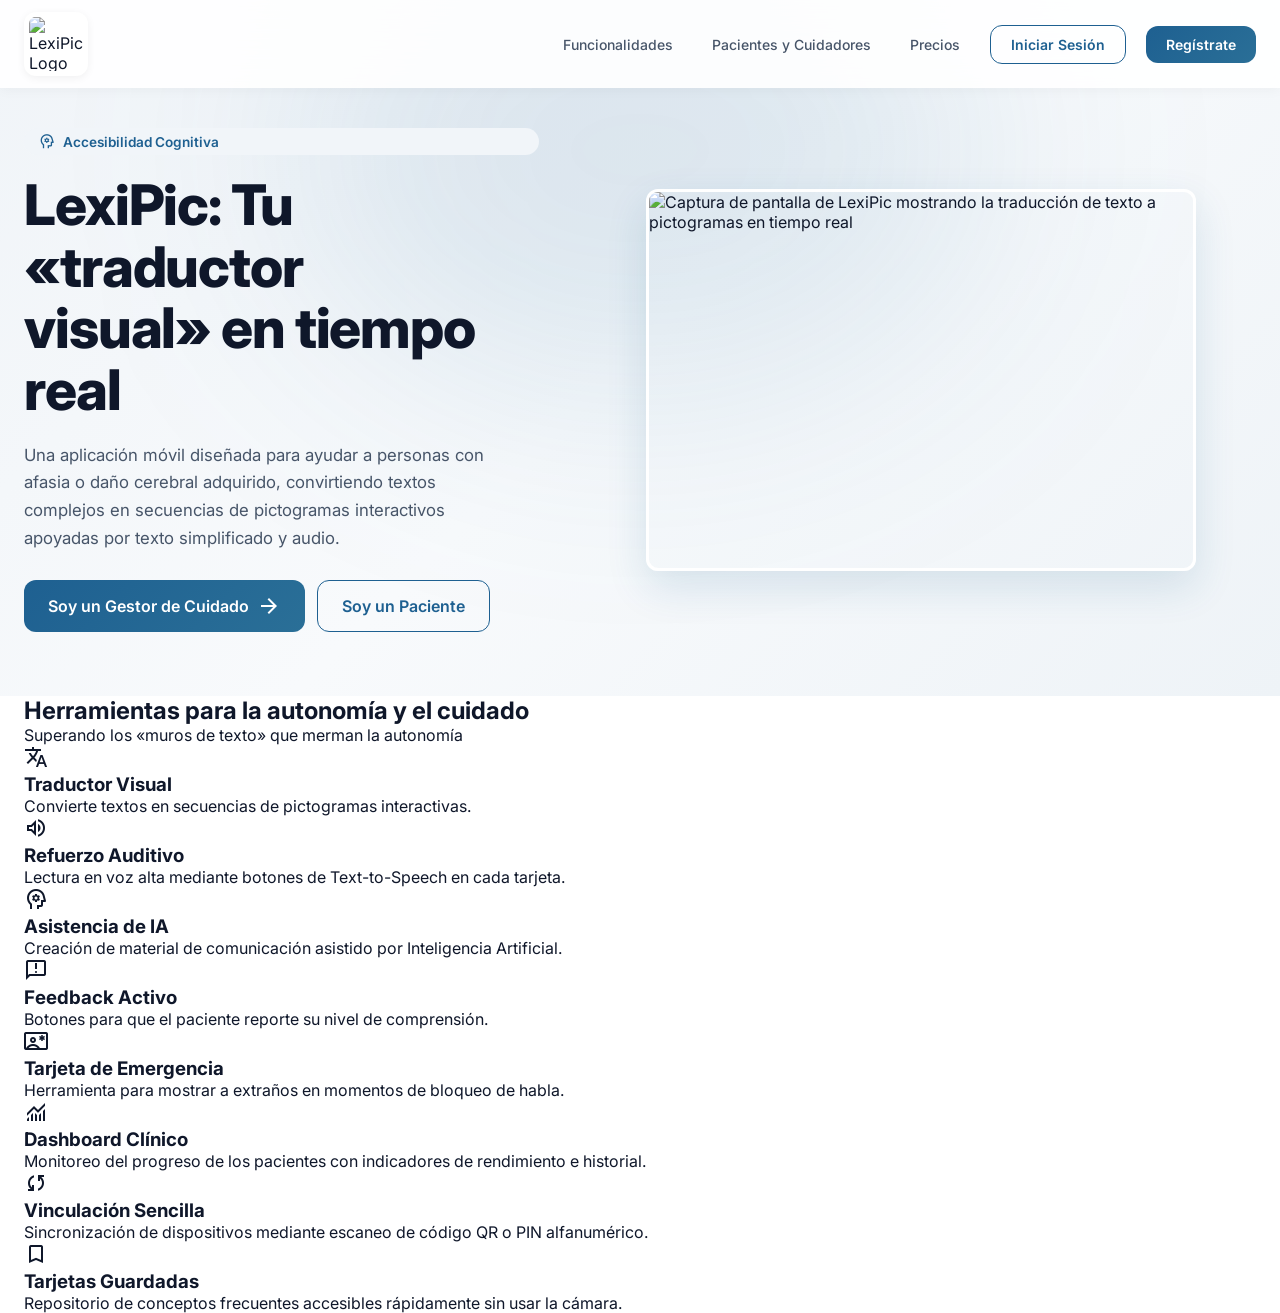
==== public/index.html @ 6721c0ca "feat: add features grid markup with 8 tool cards" ====
<!DOCTYPE html>
<html lang="es">

<head>
  <meta charset="UTF-8">
  <meta name="viewport" content="width=device-width, initial-scale=1.0">

  <title>LexiPic - Tu traductor visual en tiempo real</title>
  <meta name="description"
    content="Aplicación móvil para personas con afasia o daño cerebral adquirido. Convierte textos complejos en pictogramas interactivos.">

  <link rel="preconnect" href="https://fonts.googleapis.com">
  <link rel="preconnect" href="https://fonts.gstatic.com" crossorigin>
  <link href="https://fonts.googleapis.com/css2?family=Inter:wght@400;600;700;800&display=swap" rel="stylesheet">
  <link rel="stylesheet"
    href="https://fonts.googleapis.com/css2?family=Material+Symbols+Outlined:opsz,wght,FILL,GRAD@24,400,1,0">
  <link rel="stylesheet" href="assets/styles/styles.css">
</head>

<body>

  <!-- ==================== HEADER / NAV ==================== -->
  <header class="nav" role="banner">
    <div class="container nav__inner">
      <a href="/" class="nav__brand" aria-label="LexiPic - Ir al inicio">
        <img src="assets/images/logo.png" alt="LexiPic Logo" class="nav__logo" width="64" height="64">
      </a>
      <input type="checkbox" id="menuToggle" class="nav__check" aria-hidden="true">
      <label for="menuToggle" class="nav__hamburger" aria-label="Abrir menú de navegación" role="button">&#9776;</label>
      <nav class="nav__menu" aria-label="Navegación principal">
        <a href="#caracteristicas" class="nav__link">Funcionalidades</a>
        <a href="#audiencias" class="nav__link">Pacientes y Cuidadores</a>
        <a href="#precios" class="nav__link">Precios</a>
        <button type="button" class="btn btn--outline" aria-label="Iniciar sesión en LexiPic">Iniciar Sesión</button>
        <button type="button" class="btn btn--filled" aria-label="Registrarse en LexiPic">Regístrate</button>
      </nav>
    </div>
  </header>

  <main id="contenido-principal">
    <!-- ==================== HERO ==================== -->
    <section class="hero" aria-labelledby="hero-title">
      <div class="container hero__inner">
        <div class="hero__text">
          <span class="badge">
            <span class="material-symbols-outlined badge__icon" aria-hidden="true">psychology</span>
            Accesibilidad Cognitiva
          </span>
          <h1 id="hero-title" class="hero__title">LexiPic: Tu «traductor<br>visual» en tiempo real</h1>
          <p class="hero__desc">Una aplicación móvil diseñada para ayudar a personas con afasia o daño cerebral
            adquirido, convirtiendo textos complejos en secuencias de pictogramas interactivos apoyadas por texto
            simplificado y audio.</p>
          <div class="hero__actions">
            <a href="#audiencias" class="btn btn--filled btn--lg">
              Soy un Gestor de Cuidado
              <span class="material-symbols-outlined" aria-hidden="true">arrow_forward</span>
            </a>
            <a href="#audiencias" class="btn btn--outline btn--lg">Soy un Paciente</a>
          </div>
        </div>
        <img src="assets/images/hero_lexipic_translation.png"
          alt="Captura de pantalla de LexiPic mostrando la traducción de texto a pictogramas en tiempo real"
          class="hero__img" width="550" height="380" loading="eager">
      </div>
    </section>

    <!-- ==================== FUNCIONALIDADES ==================== -->
    <section class="features" id="caracteristicas" aria-labelledby="features-title">
      <div class="container">
        <header class="section-header section-header--light">
          <h2 id="features-title">Herramientas para la autonomía y el cuidado</h2>
          <p>Superando los «muros de texto» que merman la autonomía</p>
        </header>
        <div class="grid grid--4" role="list">
          <article class="card" role="listitem">
            <div class="card__head">
              <span class="icon-box" aria-hidden="true"><span class="material-symbols-outlined">translate</span></span>
              <h3>Traductor Visual</h3>
            </div>
            <p>Convierte textos en secuencias de pictogramas interactivas.</p>
          </article>
          <article class="card" role="listitem">
            <div class="card__head">
              <span class="icon-box" aria-hidden="true"><span
                  class="material-symbols-outlined">volume_up</span></span>
              <h3>Refuerzo Auditivo</h3>
            </div>
            <p>Lectura en voz alta mediante botones de Text-to-Speech en cada tarjeta.</p>
          </article>
          <article class="card" role="listitem">
            <div class="card__head">
              <span class="icon-box" aria-hidden="true"><span
                  class="material-symbols-outlined">psychology</span></span>
              <h3>Asistencia de IA</h3>
            </div>
            <p>Creación de material de comunicación asistido por Inteligencia Artificial.</p>
          </article>
          <article class="card" role="listitem">
            <div class="card__head">
              <span class="icon-box" aria-hidden="true"><span class="material-symbols-outlined">feedback</span></span>
              <h3>Feedback Activo</h3>
            </div>
            <p>Botones para que el paciente reporte su nivel de comprensión.</p>
          </article>
          <article class="card" role="listitem">
            <div class="card__head">
              <span class="icon-box" aria-hidden="true"><span
                  class="material-symbols-outlined">contact_emergency</span></span>
              <h3>Tarjeta de Emergencia</h3>
            </div>
            <p>Herramienta para mostrar a extraños en momentos de bloqueo de habla.</p>
          </article>
          <article class="card" role="listitem">
            <div class="card__head">
              <span class="icon-box" aria-hidden="true"><span
                  class="material-symbols-outlined">monitoring</span></span>
              <h3>Dashboard Clínico</h3>
            </div>
            <p>Monitoreo del progreso de los pacientes con indicadores de rendimiento e historial.</p>
          </article>
          <article class="card" role="listitem">
            <div class="card__head">
              <span class="icon-box" aria-hidden="true"><span class="material-symbols-outlined">sync</span></span>
              <h3>Vinculación Sencilla</h3>
            </div>
            <p>Sincronización de dispositivos mediante escaneo de código QR o PIN alfanumérico.</p>
          </article>
          <article class="card" role="listitem">
            <div class="card__head">
              <span class="icon-box" aria-hidden="true"><span class="material-symbols-outlined">bookmark</span></span>
              <h3>Tarjetas Guardadas</h3>
            </div>
            <p>Repositorio de conceptos frecuentes accesibles rápidamente sin usar la cámara.</p>
          </article>
        </div>
      </div>
    </section>
  </main>

</body>

</html>
---- public/assets/styles/styles.css ----
/* === Tokens === */
:root {
  --c-primary: #1e6091;
  --c-dark: #0F172A;
  --c-gray: #475569;
  --c-light: #f1f5f9;
  --c-border: #e2e8f0;
  --c-white: #fff;
  --c-success: #10b981;
  --font: 'Inter', sans-serif;
  --r: 0.75rem;
}

/* === Accessibility === */
.sr-only {
  position: absolute;
  width: 1px;
  height: 1px;
  padding: 0;
  margin: -1px;
  overflow: hidden;
  clip: rect(0, 0, 0, 0);
  white-space: nowrap;
  border: 0;
}

/* === Reset === */
*,
*::before,
*::after {
  box-sizing: border-box;
}

button {
  font: inherit;
  color: inherit;
  background: none;
  border: none;
  cursor: pointer;
  padding: 0;
}

html {
  scroll-behavior: smooth;
  scroll-padding-top: 5rem;
}

body {
  margin: 0;
  font-family: var(--font);
  color: var(--c-dark);
  background: var(--c-white);
}

h1,
h2,
h3,
h4,
p {
  margin: 0;
}

a {
  text-decoration: none;
  color: inherit;
}

ul {
  list-style: none;
  padding: 0;
  margin: 0;
}

img {
  max-width: 100%;
  height: auto;
  display: block;
}

/* === Layout === */
.container {
  max-width: 80rem;
  margin: 0 auto;
  padding: 0 1.5rem;
}

/* === Buttons === */
.btn {
  display: inline-flex;
  align-items: center;
  gap: 0.5rem;
  font-family: inherit;
  font-size: 0.875rem;
  font-weight: 600;
  padding: 0.625rem 1.25rem;
  border-radius: var(--r);
  border: none;
  cursor: pointer;
  transition: opacity 0.2s, transform 0.2s;
}

.btn:hover {
  opacity: 0.85;
}

.btn:active {
  transform: scale(0.97);
}

.btn--filled {
  background: linear-gradient(135deg, #1e6091, #2a6f97);
  color: var(--c-white);
}

.btn--outline {
  background: transparent;
  color: var(--c-primary);
  border: 1.5px solid var(--c-primary);
}

.btn--lg {
  padding: 0.875rem 1.5rem;
  font-size: 1rem;
}

.btn--full {
  width: 100%;
  justify-content: center;
}

/* === Navbar === */
.nav {
  position: fixed;
  top: 0;
  width: 100%;
  z-index: 50;
  background: rgba(255, 255, 255, 0.9);
  backdrop-filter: blur(20px);
  box-shadow: 0 2px 12px rgba(0, 0, 0, 0.04);
}

.nav__inner {
  display: flex;
  align-items: center;
  gap: 2rem;
  padding-top: 0.75rem;
  padding-bottom: 0.75rem;
}

.nav__logo {
  height: 4rem;
  width: 4rem;
  object-fit: contain;
  background: var(--c-white);
  padding: 0.3rem;
  border-radius: var(--r);
  box-shadow: 0 2px 8px rgba(0, 0, 0, 0.06);
}

.nav__menu {
  display: flex;
  align-items: center;
  gap: 1.25rem;
  margin-left: auto;
}

.nav__link {
  font-size: 0.875rem;
  font-weight: 500;
  color: var(--c-gray);
  padding: 0.4rem 0.6rem;
  border-radius: 0.4rem;
}

.nav__link:hover {
  color: var(--c-dark);
  background: var(--c-light);
}

.nav__check,
.nav__hamburger {
  display: none;
}

/* === Badge === */
.badge {
  display: inline-flex;
  align-items: center;
  gap: 0.4rem;
  padding: 0.3rem 0.9rem;
  background: var(--c-light);
  color: var(--c-primary);
  border-radius: 2rem;
  font-size: 0.85rem;
  font-weight: 600;
}

.badge__icon {
  font-size: 1.1rem;
}

/* === Hero === */
.hero {
  padding: 8rem 0 4rem;
  background: linear-gradient(135deg, #f0f4f8, #f8fafc 50%, #eef3f7);
  position: relative;
  overflow: hidden;
}

.hero::before {
  content: '';
  position: absolute;
  top: -100px;
  left: 50%;
  transform: translateX(-50%);
  width: 700px;
  height: 500px;
  background: rgba(30, 96, 145, 0.12);
  filter: blur(120px);
  border-radius: 50%;
  pointer-events: none;
}

.hero__inner {
  display: grid;
  grid-template-columns: 1fr 1.3fr;
  align-items: center;
  gap: 3rem;
  position: relative;
  z-index: 1;
}

.hero__text {
  display: flex;
  flex-direction: column;
  gap: 1.25rem;
}

.hero__title {
  font-size: 3.5rem;
  font-weight: 800;
  line-height: 1.1;
  letter-spacing: -0.02em;
}

.hero__desc {
  font-size: 1.05rem;
  line-height: 1.65;
  color: var(--c-gray);
  max-width: 30rem;
}

.hero__actions {
  display: flex;
  gap: 0.75rem;
  flex-wrap: wrap;
  margin-top: 0.5rem;
}

.hero__img {
  width: 100%;
  max-width: 550px;
  border-radius: var(--r);
  box-shadow: 0 16px 40px rgba(30, 96, 145, 0.14);
  border: 3px solid var(--c-white);
  justify-self: center;
}
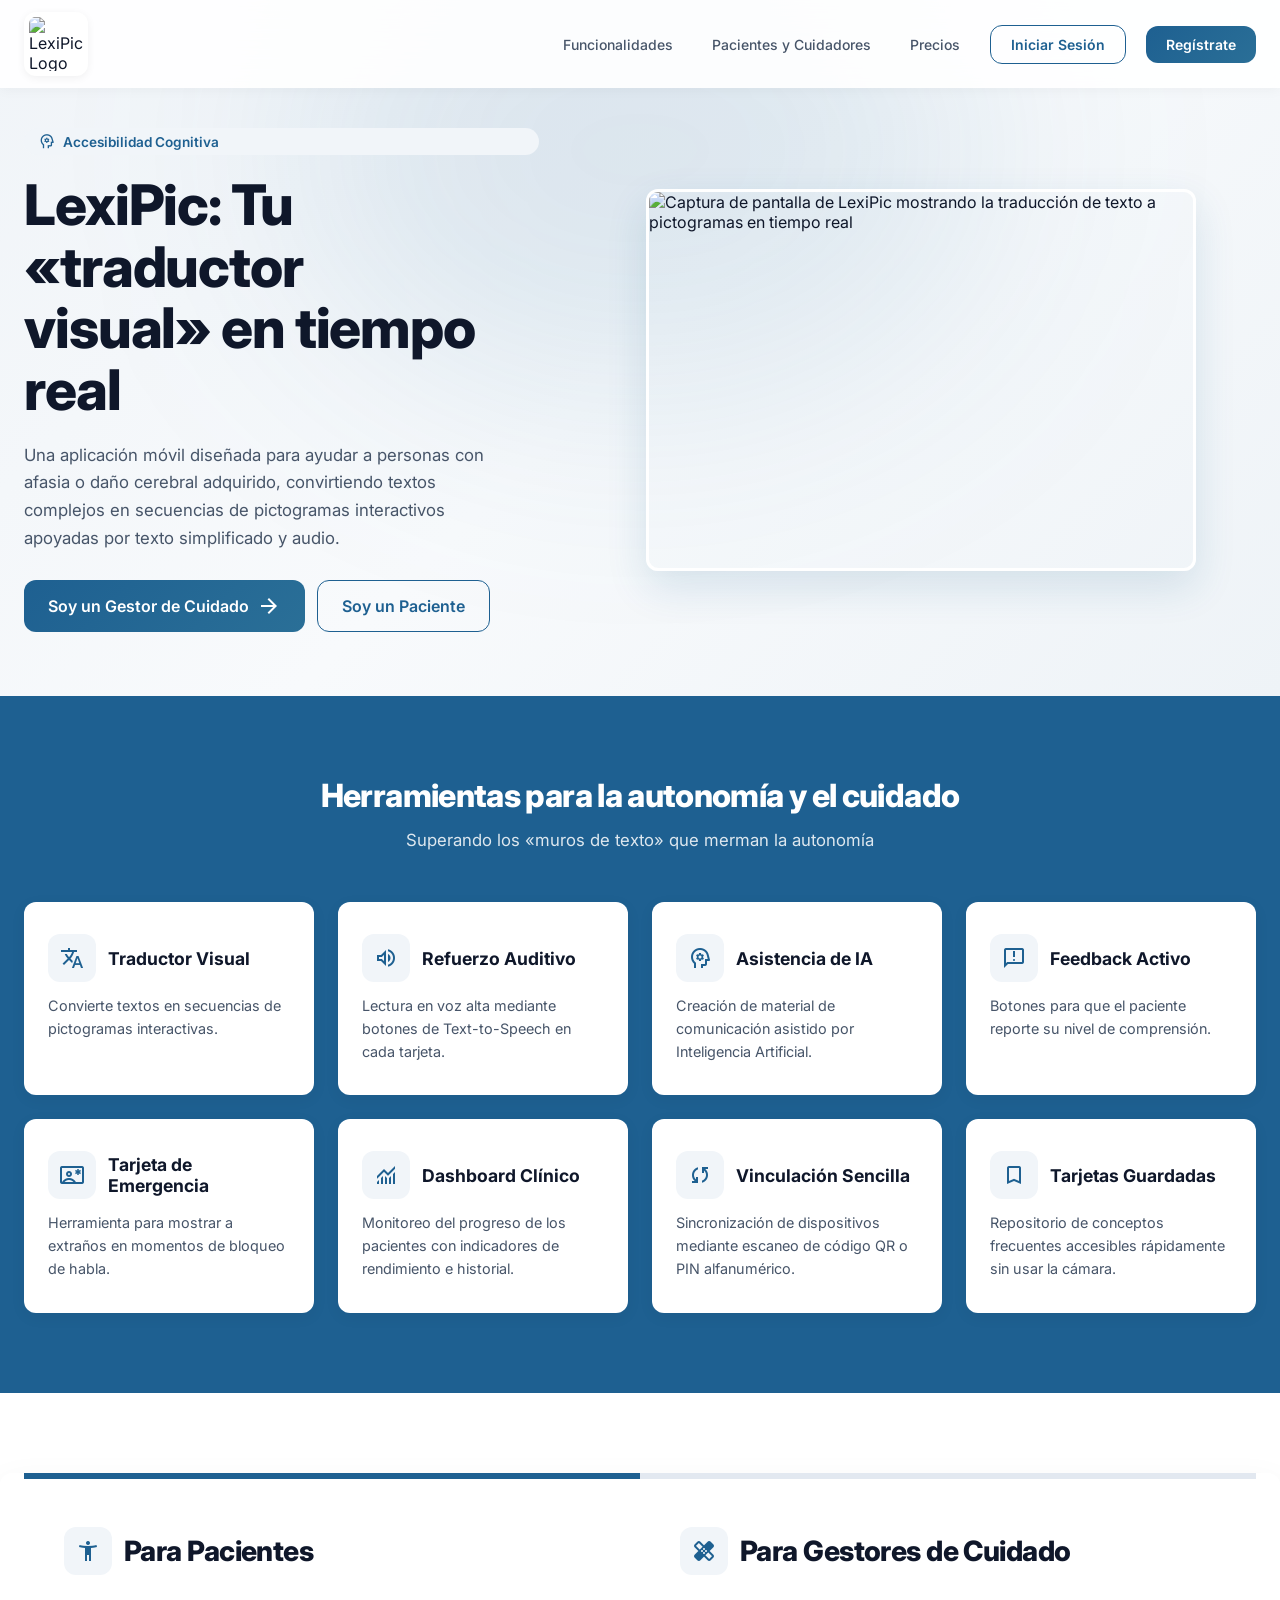
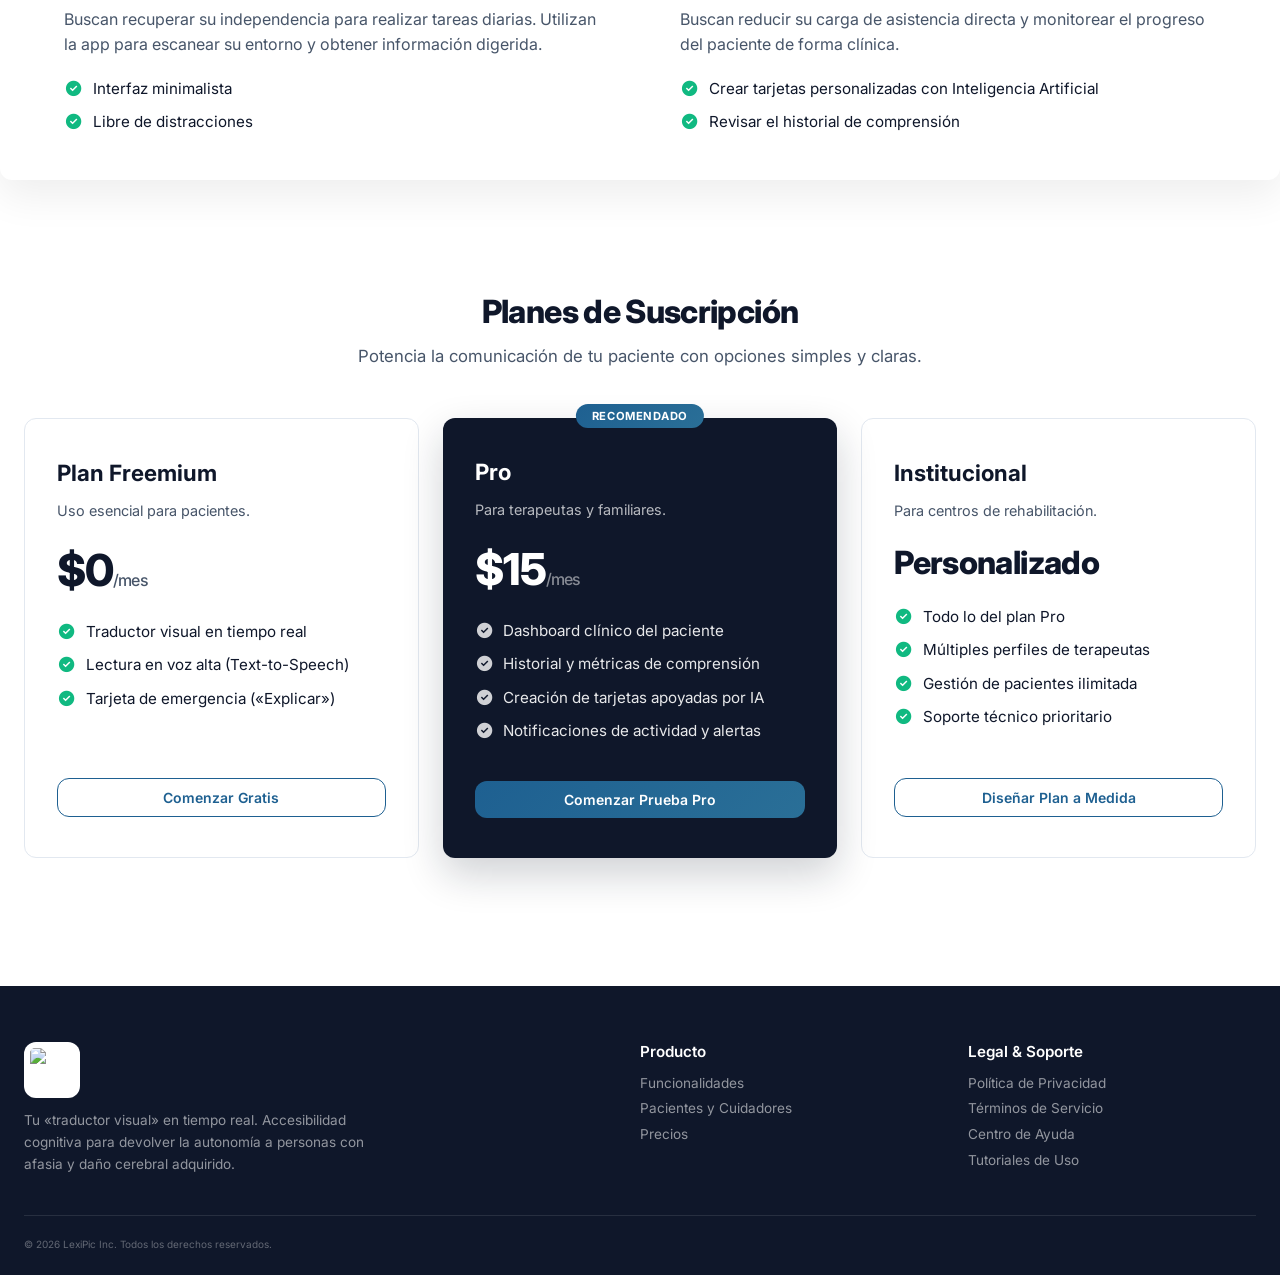
==== commit 26296185: "Merge branch 'feature/footer-interactivity' into develop" ====
--- a/public/index.html
+++ b/public/index.html
@@ -135,8 +135,137 @@
         </div>
       </div>
     </section>
+
+    <!-- ==================== AUDIENCIAS ==================== -->
+    <section class="audiences" id="audiencias" aria-labelledby="audiences-title">
+      <h2 id="audiences-title" class="sr-only">Pacientes y Gestores de Cuidado</h2>
+      <div class="container audiences__grid">
+        <article class="audience-card audience-card--primary">
+          <div class="card__head">
+            <span class="icon-box" aria-hidden="true"><span
+                class="material-symbols-outlined">accessibility_new</span></span>
+            <h3>Para Pacientes</h3>
+          </div>
+          <p>Buscan recuperar su independencia para realizar tareas diarias. Utilizan la app para escanear su entorno y
+            obtener información digerida.</p>
+          <ul class="check-list" aria-label="Beneficios para pacientes">
+            <li><span class="material-symbols-outlined check-icon" aria-hidden="true">check_circle</span> Interfaz
+              minimalista</li>
+            <li><span class="material-symbols-outlined check-icon" aria-hidden="true">check_circle</span> Libre de
+              distracciones</li>
+          </ul>
+        </article>
+        <article class="audience-card">
+          <div class="card__head">
+            <span class="icon-box" aria-hidden="true"><span class="material-symbols-outlined">healing</span></span>
+            <h3>Para Gestores de Cuidado</h3>
+          </div>
+          <p>Buscan reducir su carga de asistencia directa y monitorear el progreso del paciente de forma clínica.</p>
+          <ul class="check-list" aria-label="Beneficios para gestores de cuidado">
+            <li><span class="material-symbols-outlined check-icon" aria-hidden="true">check_circle</span> Crear
+              tarjetas personalizadas con Inteligencia Artificial</li>
+            <li><span class="material-symbols-outlined check-icon" aria-hidden="true">check_circle</span> Revisar el
+              historial de comprensión</li>
+          </ul>
+        </article>
+      </div>
+    </section>
+
+    <!-- ==================== PRECIOS ==================== -->
+    <section class="pricing" id="precios" aria-labelledby="pricing-title">
+      <div class="container">
+        <header class="section-header">
+          <h2 id="pricing-title">Planes de Suscripción</h2>
+          <p>Potencia la comunicación de tu paciente con opciones simples y claras.</p>
+        </header>
+        <div class="grid grid--3" role="list">
+          <article class="price-card" role="listitem">
+            <div class="price-card__body">
+              <h3>Plan Freemium</h3>
+              <p class="price-card__sub">Uso esencial para pacientes.</p>
+              <p class="price-card__amount" aria-label="Precio: 0 dólares por mes">$0<span>/mes</span></p>
+              <ul class="check-list" aria-label="Características del Plan Freemium">
+                <li><span class="material-symbols-outlined check-icon" aria-hidden="true">check_circle</span> Traductor
+                  visual en tiempo real</li>
+                <li><span class="material-symbols-outlined check-icon" aria-hidden="true">check_circle</span> Lectura
+                  en voz alta (Text-to-Speech)</li>
+                <li><span class="material-symbols-outlined check-icon" aria-hidden="true">check_circle</span> Tarjeta
+                  de emergencia («Explicar»)</li>
+              </ul>
+            </div>
+            <button type="button" class="btn btn--outline btn--full">Comenzar Gratis</button>
+          </article>
+          <article class="price-card price-card--featured" role="listitem">
+            <span class="price-card__badge" aria-label="Plan recomendado">RECOMENDADO</span>
+            <div class="price-card__body">
+              <h3>Pro</h3>
+              <p class="price-card__sub">Para terapeutas y familiares.</p>
+              <p class="price-card__amount" aria-label="Precio: 15 dólares por mes">$15<span>/mes</span></p>
+              <ul class="check-list" aria-label="Características del Plan Pro">
+                <li><span class="material-symbols-outlined check-icon" aria-hidden="true">check_circle</span> Dashboard
+                  clínico del paciente</li>
+                <li><span class="material-symbols-outlined check-icon" aria-hidden="true">check_circle</span> Historial
+                  y métricas de comprensión</li>
+                <li><span class="material-symbols-outlined check-icon" aria-hidden="true">check_circle</span> Creación
+                  de tarjetas apoyadas por IA</li>
+                <li><span class="material-symbols-outlined check-icon" aria-hidden="true">check_circle</span>
+                  Notificaciones de actividad y alertas</li>
+              </ul>
+            </div>
+            <button type="button" class="btn btn--filled btn--full">Comenzar Prueba Pro</button>
+          </article>
+          <article class="price-card" role="listitem">
+            <div class="price-card__body">
+              <h3>Institucional</h3>
+              <p class="price-card__sub">Para centros de rehabilitación.</p>
+              <p class="price-card__amount price-card__amount--text" aria-label="Precio personalizado">Personalizado</p>
+              <ul class="check-list" aria-label="Características del Plan Institucional">
+                <li><span class="material-symbols-outlined check-icon" aria-hidden="true">check_circle</span> Todo lo
+                  del plan Pro</li>
+                <li><span class="material-symbols-outlined check-icon" aria-hidden="true">check_circle</span> Múltiples
+                  perfiles de terapeutas</li>
+                <li><span class="material-symbols-outlined check-icon" aria-hidden="true">check_circle</span> Gestión
+                  de pacientes ilimitada</li>
+                <li><span class="material-symbols-outlined check-icon" aria-hidden="true">check_circle</span> Soporte
+                  técnico prioritario</li>
+              </ul>
+            </div>
+            <button type="button" class="btn btn--outline btn--full">Diseñar Plan a Medida</button>
+          </article>
+        </div>
+      </div>
+    </section>
   </main>
 
+  <!-- ==================== FOOTER ==================== -->
+  <footer class="footer" role="contentinfo">
+    <div class="container">
+      <div class="footer__grid">
+        <div class="footer__brand">
+          <img src="assets/images/logo.png" alt="LexiPic Logo" class="footer__logo" width="56" height="56">
+          <p>Tu «traductor visual» en tiempo real. Accesibilidad cognitiva para devolver la autonomía a personas con
+            afasia y daño cerebral adquirido.</p>
+        </div>
+        <nav class="footer__col" aria-label="Enlaces del producto">
+          <h4>Producto</h4>
+          <a href="#caracteristicas">Funcionalidades</a>
+          <a href="#audiencias">Pacientes y Cuidadores</a>
+          <a href="#precios">Precios</a>
+        </nav>
+        <nav class="footer__col" aria-label="Enlaces legales y soporte">
+          <h4>Legal &amp; Soporte</h4>
+          <a href="#">Política de Privacidad</a>
+          <a href="#">Términos de Servicio</a>
+          <a href="#">Centro de Ayuda</a>
+          <a href="#">Tutoriales de Uso</a>
+        </nav>
+      </div>
+      <p class="footer__copy"><small>© 2026 LexiPic Inc. Todos los derechos reservados.</small></p>
+    </div>
+  </footer>
+
+  <script src="assets/scripts/main.js"></script>
+
 </body>
 
 </html>
--- a/public/assets/styles/styles.css
+++ b/public/assets/styles/styles.css
@@ -265,3 +265,408 @@
   border: 3px solid var(--c-white);
   justify-self: center;
 }
+
+/* === Section Helpers === */
+.section-header {
+  text-align: center;
+  max-width: 42rem;
+  margin: 0 auto 3rem;
+}
+
+.section-header h2 {
+  font-size: 2rem;
+  font-weight: 800;
+  letter-spacing: -0.02em;
+  margin-bottom: 0.75rem;
+}
+
+.section-header p {
+  font-size: 1.05rem;
+  color: var(--c-gray);
+  line-height: 1.6;
+}
+
+.section-header--light h2 {
+  color: var(--c-white);
+}
+
+.section-header--light p {
+  color: rgba(255, 255, 255, 0.85);
+}
+
+/* === Grid === */
+.grid {
+  display: grid;
+  gap: 1.5rem;
+}
+
+.grid--3 {
+  grid-template-columns: repeat(auto-fit, minmax(280px, 1fr));
+}
+
+.grid--4 {
+  grid-template-columns: repeat(auto-fit, minmax(260px, 1fr));
+}
+
+/* === Reusable Components === */
+.icon-box {
+  display: inline-flex;
+  align-items: center;
+  justify-content: center;
+  width: 3rem;
+  height: 3rem;
+  border-radius: var(--r);
+  background: var(--c-light);
+  color: var(--c-primary);
+  flex-shrink: 0;
+}
+
+.icon-box .material-symbols-outlined {
+  font-size: 1.5rem;
+}
+
+/* === Features === */
+.features {
+  padding: 5rem 0;
+  background: var(--c-primary);
+}
+
+.card {
+  background: var(--c-white);
+  border-radius: var(--r);
+  padding: 2rem 1.5rem;
+  box-shadow: 0 4px 16px rgba(0, 0, 0, 0.05);
+}
+
+.card__head {
+  display: flex;
+  align-items: center;
+  gap: 0.75rem;
+  margin-bottom: 0.75rem;
+}
+
+.card__head h3 {
+  font-size: 1.1rem;
+  font-weight: 700;
+}
+
+.card p {
+  font-size: 0.9rem;
+  color: var(--c-gray);
+  line-height: 1.6;
+}
+
+/* === Check list === */
+.check-list {
+  display: flex;
+  flex-direction: column;
+  gap: 0.75rem;
+}
+
+.check-list li {
+  display: flex;
+  align-items: center;
+  gap: 0.6rem;
+  font-size: 0.95rem;
+  line-height: 1.4;
+}
+
+.check-icon {
+  font-size: 1.2rem;
+  color: var(--c-success);
+  font-variation-settings: 'FILL' 1;
+}
+
+/* === Audiences === */
+.audiences {
+  padding: 5rem 0;
+}
+
+.audiences__grid {
+  display: grid;
+  grid-template-columns: 1fr 1fr;
+  border-radius: var(--r);
+  box-shadow: 0 16px 40px rgba(0, 0, 0, 0.07);
+  overflow: hidden;
+}
+
+.audience-card {
+  padding: 3rem 2.5rem;
+  background: var(--c-white);
+  display: flex;
+  flex-direction: column;
+  gap: 1.25rem;
+  border-top: 6px solid var(--c-border);
+}
+
+.audience-card--primary {
+  border-top-color: var(--c-primary);
+}
+
+.audience-card h3 {
+  font-size: 1.75rem;
+  font-weight: 800;
+  letter-spacing: -0.02em;
+}
+
+.audience-card p {
+  font-size: 1rem;
+  color: var(--c-gray);
+  line-height: 1.6;
+}
+
+/* === Pricing === */
+.pricing {
+  padding: 2rem 0 5rem;
+}
+
+.price-card {
+  background: var(--c-white);
+  border: 1px solid var(--c-border);
+  border-radius: var(--r);
+  padding: 2.5rem 2rem;
+  display: flex;
+  flex-direction: column;
+  justify-content: space-between;
+  min-height: 440px;
+  position: relative;
+}
+
+.price-card__body {
+  display: flex;
+  flex-direction: column;
+  gap: 1rem;
+  flex-grow: 1;
+}
+
+.price-card__body h3 {
+  font-size: 1.4rem;
+  font-weight: 700;
+}
+
+.price-card__sub {
+  font-size: 0.9rem;
+  color: var(--c-gray);
+}
+
+.price-card__amount {
+  font-size: 2.75rem;
+  font-weight: 800;
+  letter-spacing: -0.02em;
+  margin: 0.5rem 0;
+}
+
+.price-card__amount span {
+  font-size: 1rem;
+  font-weight: 500;
+  color: var(--c-gray);
+}
+
+.price-card__amount--text {
+  font-size: 2rem;
+}
+
+.price-card__badge {
+  position: absolute;
+  top: -14px;
+  left: 50%;
+  transform: translateX(-50%);
+  background: linear-gradient(135deg, #1e6091, #2a6f97);
+  color: var(--c-white);
+  padding: 0.3rem 1rem;
+  border-radius: 2rem;
+  font-size: 0.7rem;
+  font-weight: 700;
+  letter-spacing: 0.05em;
+  white-space: nowrap;
+}
+
+.price-card--featured {
+  background: var(--c-dark);
+  color: var(--c-white);
+  border: none;
+  box-shadow: 0 16px 40px rgba(15, 23, 42, 0.2);
+  transform: scale(1.04);
+  z-index: 2;
+}
+
+.price-card--featured .price-card__sub {
+  color: rgba(255, 255, 255, 0.7);
+}
+
+.price-card--featured .price-card__amount span {
+  color: rgba(255, 255, 255, 0.5);
+}
+
+.price-card--featured .check-list li {
+  color: rgba(255, 255, 255, 0.9);
+}
+
+.price-card--featured .check-icon {
+  color: rgba(255, 255, 255, 0.8);
+}
+
+.price-card .check-list {
+  margin-bottom: 1.5rem;
+}
+
+/* === Footer === */
+.footer {
+  background: var(--c-dark);
+  color: var(--c-white);
+  padding: 3.5rem 0 1.5rem;
+  margin-top: 3rem;
+}
+
+.footer__grid {
+  display: grid;
+  grid-template-columns: 2fr 1fr 1fr;
+  gap: 2.5rem;
+  margin-bottom: 2.5rem;
+}
+
+.footer__brand p {
+  color: rgba(255, 255, 255, 0.55);
+  font-size: 0.85rem;
+  line-height: 1.6;
+  max-width: 22rem;
+  margin-top: 0.75rem;
+}
+
+.footer__logo {
+  height: 3.5rem;
+  object-fit: contain;
+  background: var(--c-white);
+  padding: 0.35rem;
+  border-radius: var(--r);
+}
+
+.footer__col {
+  display: flex;
+  flex-direction: column;
+  gap: 0.6rem;
+}
+
+.footer__col h4 {
+  font-size: 0.95rem;
+  font-weight: 600;
+  margin-bottom: 0.25rem;
+}
+
+.footer__col a {
+  color: rgba(255, 255, 255, 0.55);
+  font-size: 0.85rem;
+}
+
+.footer__col a:hover {
+  color: var(--c-white);
+}
+
+.footer__copy {
+  border-top: 1px solid rgba(255, 255, 255, 0.1);
+  padding-top: 1.25rem;
+  color: rgba(255, 255, 255, 0.35);
+  font-size: 0.75rem;
+}
+
+/* === Animations & Interactive TTS feedback === */
+.fade-in-prepare {
+  opacity: 0;
+  transform: translateY(20px);
+  transition: opacity 0.6s ease, transform 0.6s ease;
+}
+
+.fade-in-visible {
+  opacity: 1;
+  transform: translateY(0);
+}
+
+.card--speaking {
+  border-color: var(--c-success) !important;
+  transform: scale(1.02) !important;
+  box-shadow: 0 8px 24px rgba(16, 185, 129, 0.2) !important;
+}
+
+/* === Responsive (single breakpoint) === */
+@media (max-width: 768px) {
+
+  /* Nav */
+  .nav__hamburger {
+    display: block;
+    margin-left: auto;
+    font-size: 1.6rem;
+    background: none;
+    border: none;
+    cursor: pointer;
+    color: var(--c-dark);
+    padding: 0.25rem;
+  }
+
+  .nav__menu {
+    display: none;
+    flex-direction: column;
+    align-items: stretch;
+    width: 100%;
+    margin-top: 1rem;
+    padding-top: 1rem;
+    border-top: 1px solid var(--c-border);
+    gap: 0.75rem;
+  }
+
+  .nav__check:checked~.nav__menu {
+    display: flex;
+  }
+
+  .nav__inner {
+    flex-wrap: wrap;
+  }
+
+  /* Hero */
+  .hero {
+    padding-top: 7rem;
+  }
+
+  .hero__inner {
+    grid-template-columns: 1fr;
+    text-align: center;
+  }
+
+  .hero__text {
+    align-items: center;
+  }
+
+  .hero__title {
+    font-size: 2.2rem;
+  }
+
+  .hero__actions {
+    justify-content: center;
+  }
+
+  .hero__img {
+    max-width: 400px;
+  }
+
+  .btn {
+    width: 100%;
+    justify-content: center;
+  }
+
+  /* Sections */
+  .audiences__grid {
+    grid-template-columns: 1fr;
+  }
+
+  .audience-card {
+    padding: 2rem 1.5rem;
+  }
+
+  .price-card--featured {
+    transform: scale(1);
+  }
+
+  .footer__grid {
+    grid-template-columns: 1fr;
+    gap: 2rem;
+  }
+}
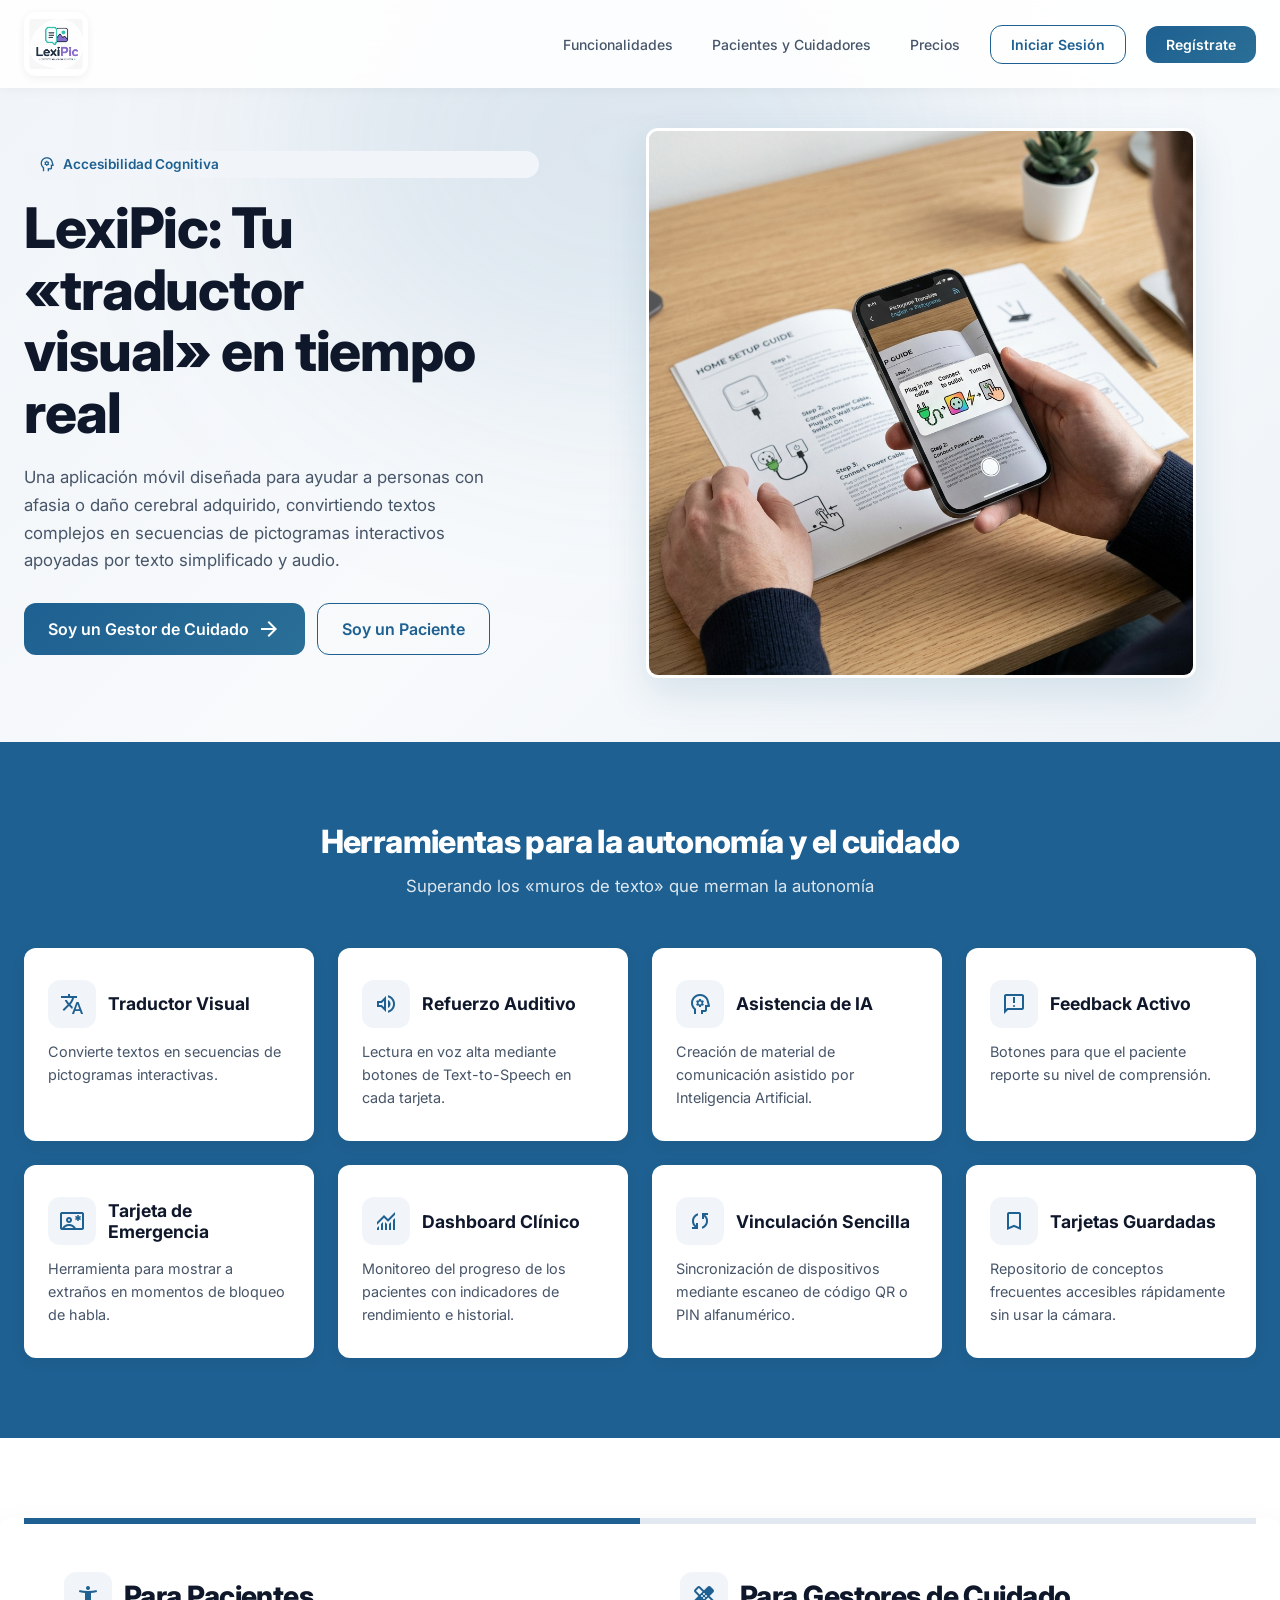
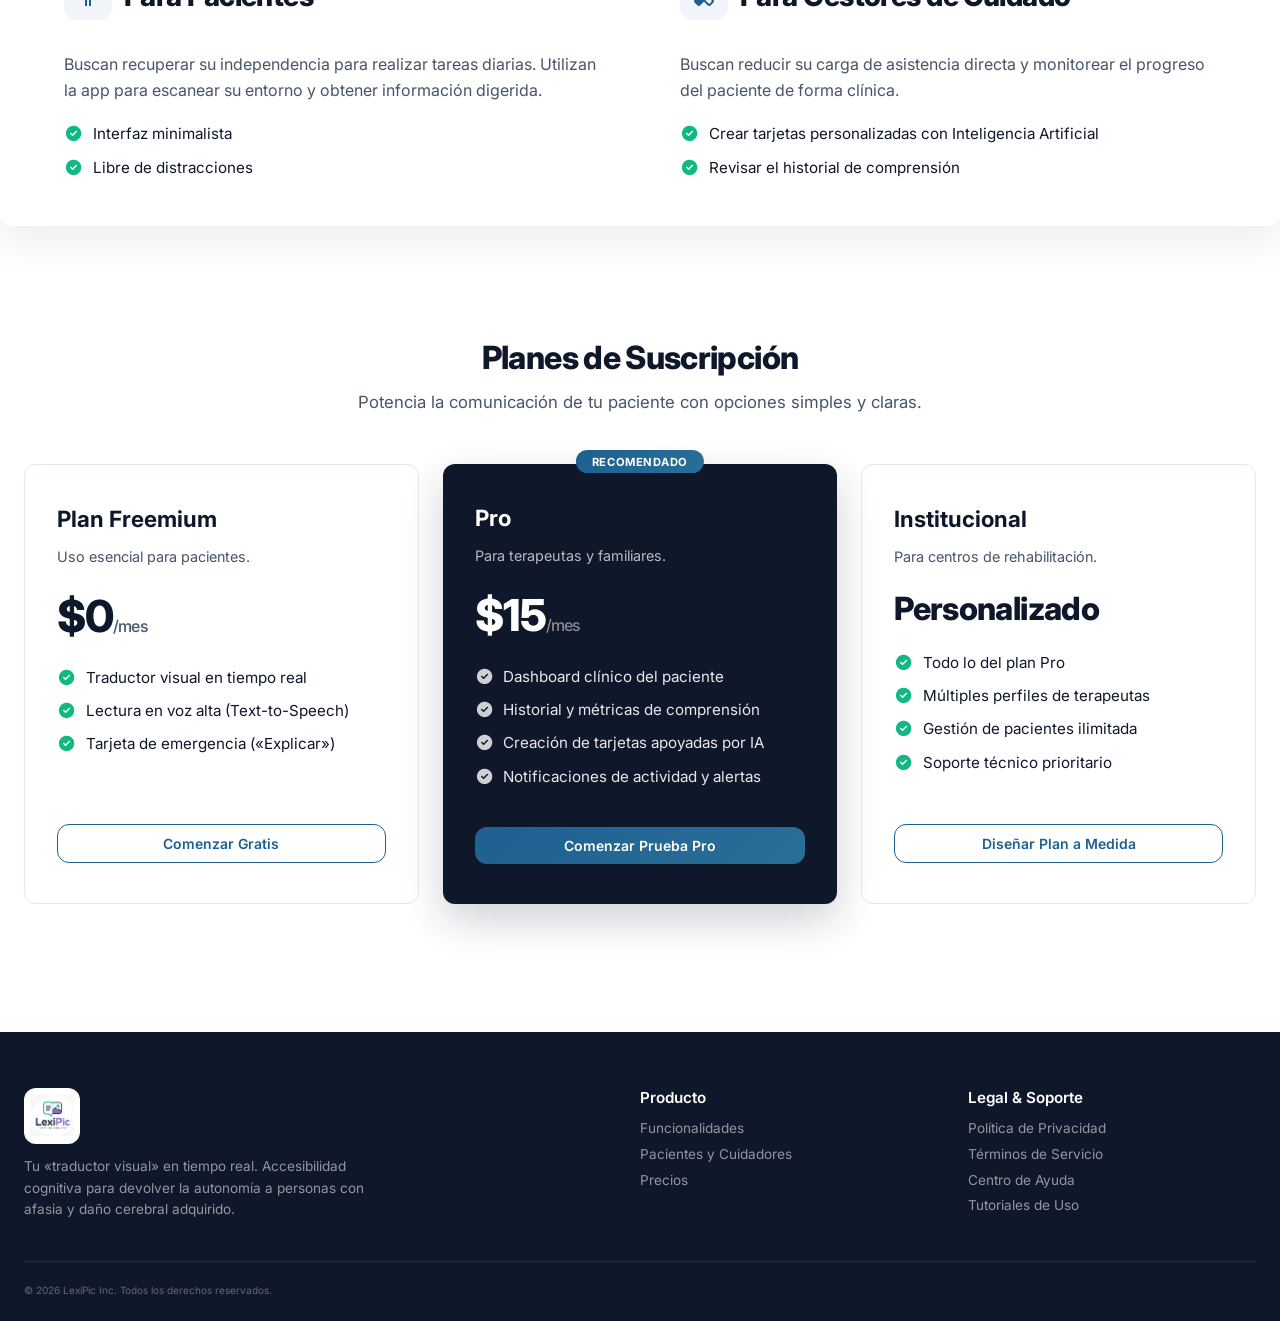
==== commit 64037860: "Merge branch 'feature/visual-assets' into develop" ====
--- a/public/index.html
+++ b/public/index.html
@@ -8,6 +8,7 @@
   <title>LexiPic - Tu traductor visual en tiempo real</title>
   <meta name="description"
     content="Aplicación móvil para personas con afasia o daño cerebral adquirido. Convierte textos complejos en pictogramas interactivos.">
+  <link rel="icon" href="favicon.ico" type="image/x-icon">
 
   <link rel="preconnect" href="https://fonts.googleapis.com">
   <link rel="preconnect" href="https://fonts.gstatic.com" crossorigin>
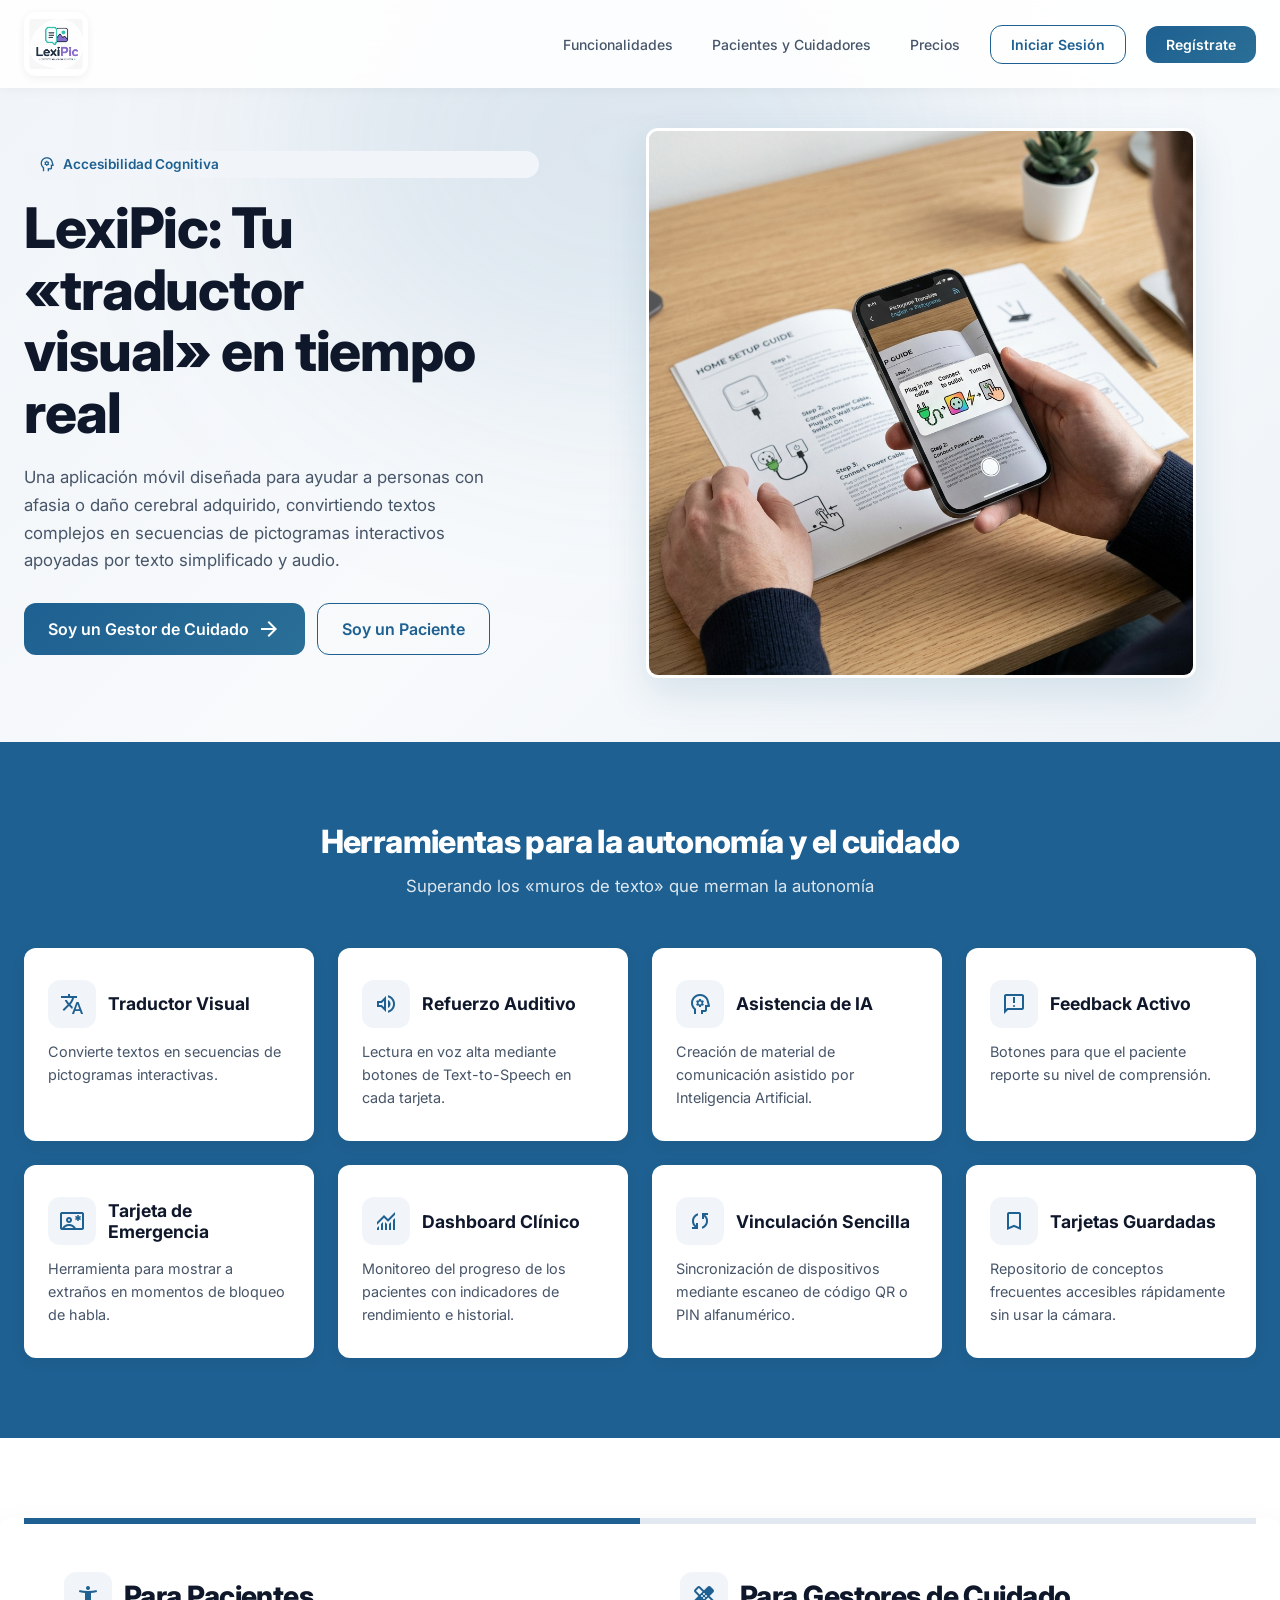
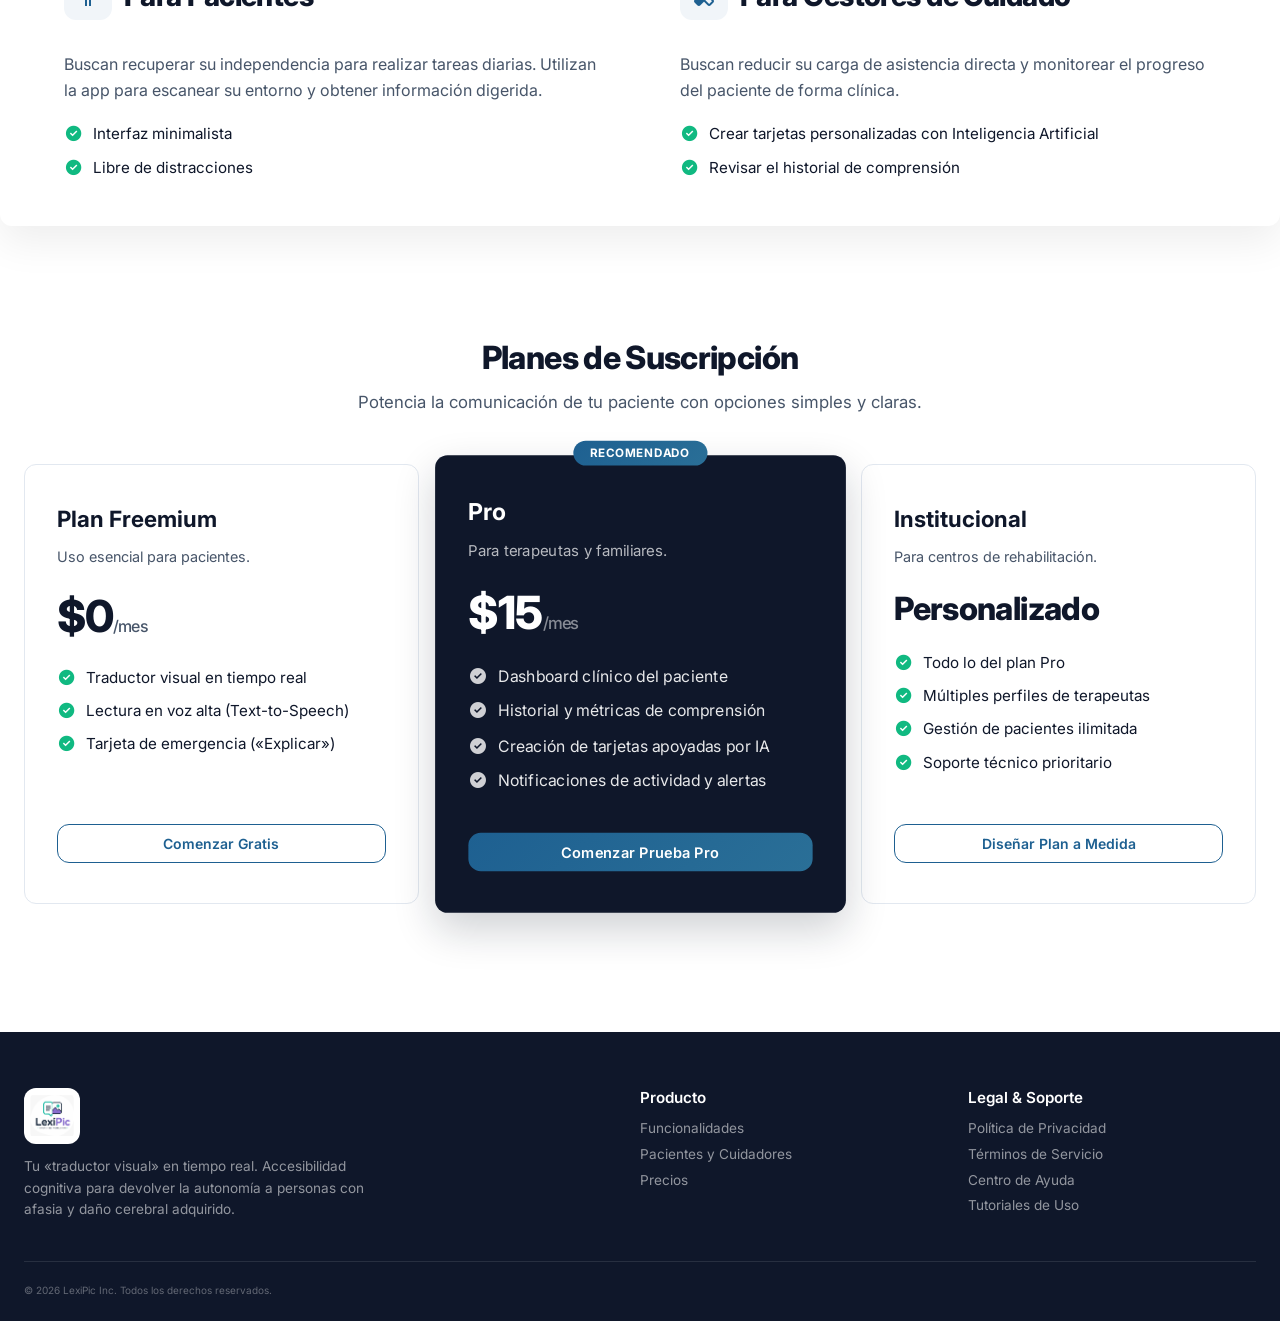
==== commit a3fbdd08: "feat: initialize landing page with responsive design, styling, and core assets" ====
--- a/public/index.html
+++ b/public/index.html
@@ -8,7 +8,6 @@
   <title>LexiPic - Tu traductor visual en tiempo real</title>
   <meta name="description"
     content="Aplicación móvil para personas con afasia o daño cerebral adquirido. Convierte textos complejos en pictogramas interactivos.">
-  <link rel="icon" href="favicon.ico" type="image/x-icon">
 
   <link rel="preconnect" href="https://fonts.googleapis.com">
   <link rel="preconnect" href="https://fonts.gstatic.com" crossorigin>
@@ -265,8 +264,6 @@
     </div>
   </footer>
 
-  <script src="assets/scripts/main.js"></script>
-
 </body>
 
 </html>
--- a/public/assets/styles/styles.css
+++ b/public/assets/styles/styles.css
@@ -568,105 +568,3 @@
   color: rgba(255, 255, 255, 0.35);
   font-size: 0.75rem;
 }
-
-/* === Animations & Interactive TTS feedback === */
-.fade-in-prepare {
-  opacity: 0;
-  transform: translateY(20px);
-  transition: opacity 0.6s ease, transform 0.6s ease;
-}
-
-.fade-in-visible {
-  opacity: 1;
-  transform: translateY(0);
-}
-
-.card--speaking {
-  border-color: var(--c-success) !important;
-  transform: scale(1.02) !important;
-  box-shadow: 0 8px 24px rgba(16, 185, 129, 0.2) !important;
-}
-
-/* === Responsive (single breakpoint) === */
-@media (max-width: 768px) {
-
-  /* Nav */
-  .nav__hamburger {
-    display: block;
-    margin-left: auto;
-    font-size: 1.6rem;
-    background: none;
-    border: none;
-    cursor: pointer;
-    color: var(--c-dark);
-    padding: 0.25rem;
-  }
-
-  .nav__menu {
-    display: none;
-    flex-direction: column;
-    align-items: stretch;
-    width: 100%;
-    margin-top: 1rem;
-    padding-top: 1rem;
-    border-top: 1px solid var(--c-border);
-    gap: 0.75rem;
-  }
-
-  .nav__check:checked~.nav__menu {
-    display: flex;
-  }
-
-  .nav__inner {
-    flex-wrap: wrap;
-  }
-
-  /* Hero */
-  .hero {
-    padding-top: 7rem;
-  }
-
-  .hero__inner {
-    grid-template-columns: 1fr;
-    text-align: center;
-  }
-
-  .hero__text {
-    align-items: center;
-  }
-
-  .hero__title {
-    font-size: 2.2rem;
-  }
-
-  .hero__actions {
-    justify-content: center;
-  }
-
-  .hero__img {
-    max-width: 400px;
-  }
-
-  .btn {
-    width: 100%;
-    justify-content: center;
-  }
-
-  /* Sections */
-  .audiences__grid {
-    grid-template-columns: 1fr;
-  }
-
-  .audience-card {
-    padding: 2rem 1.5rem;
-  }
-
-  .price-card--featured {
-    transform: scale(1);
-  }
-
-  .footer__grid {
-    grid-template-columns: 1fr;
-    gap: 2rem;
-  }
-}
